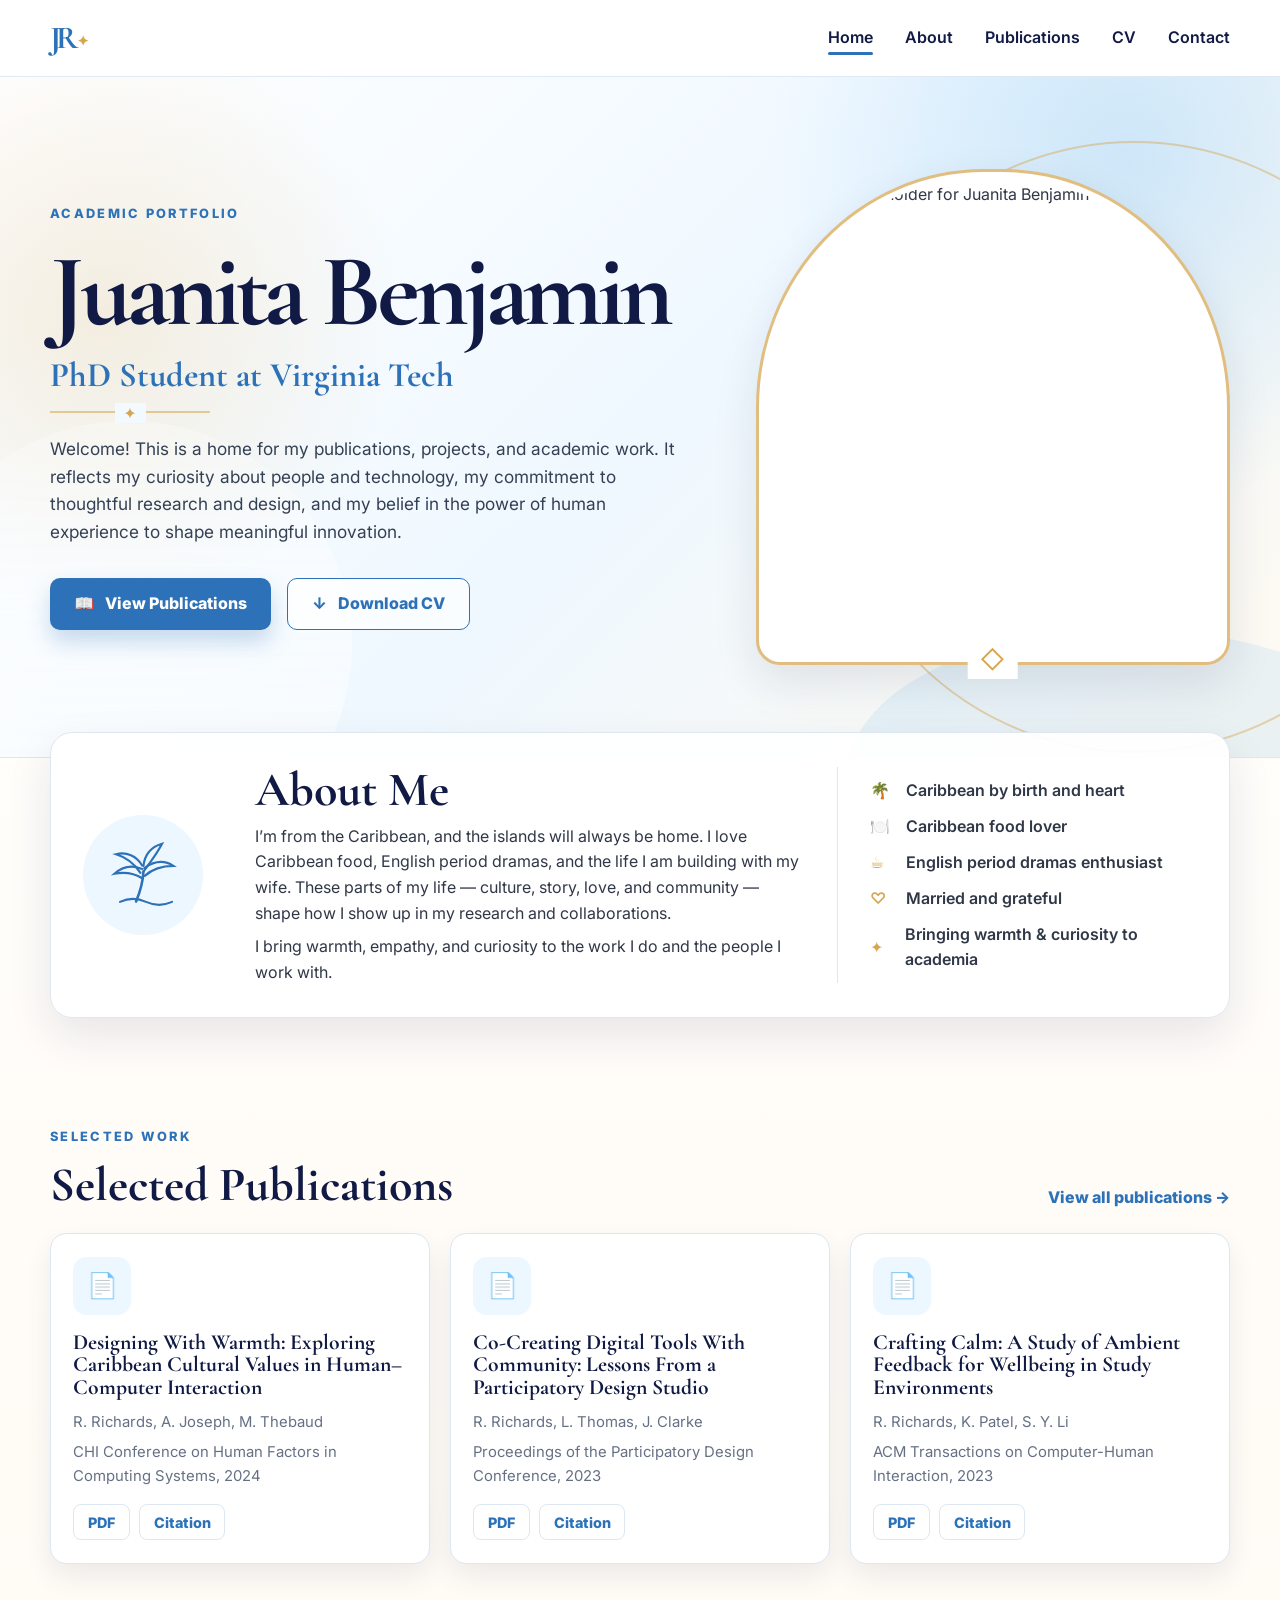
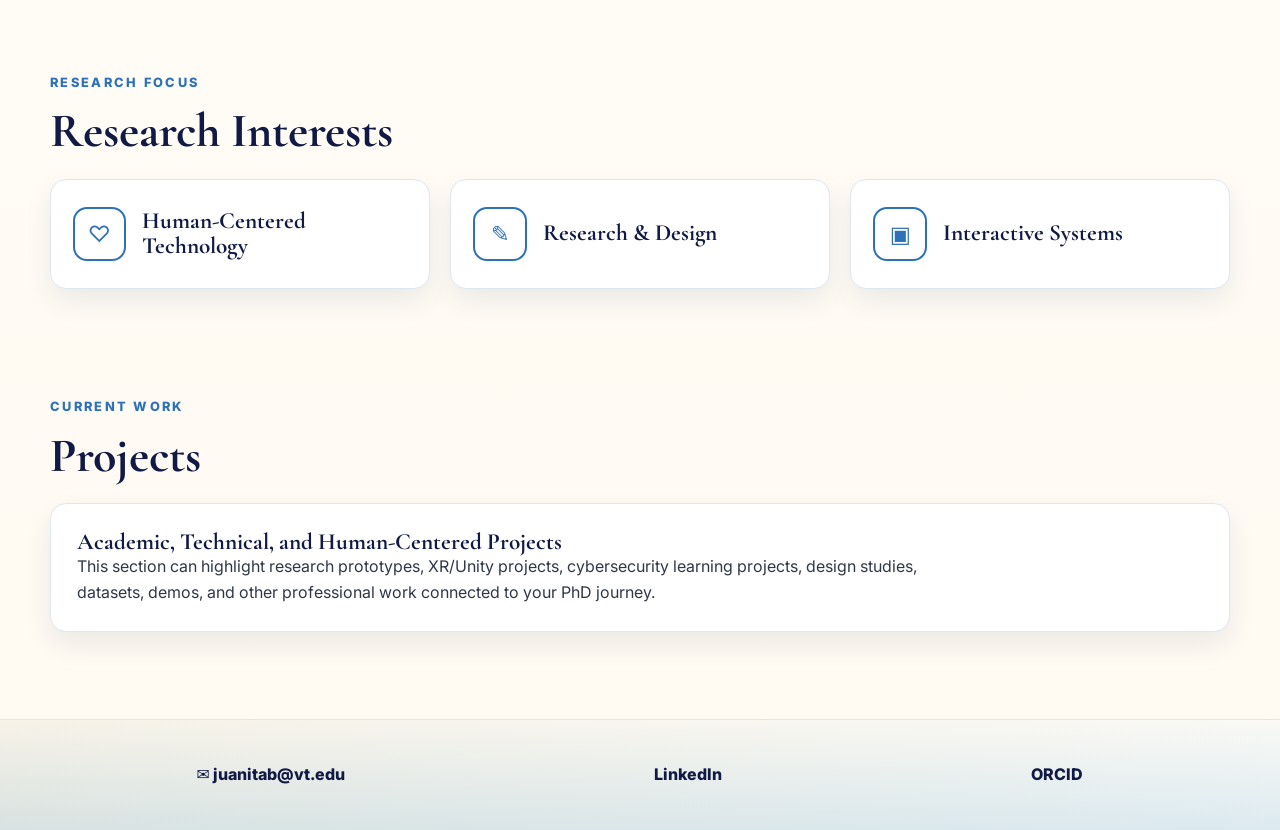
==== Index.html @ 6640ad00 "Fixed html issue" ====
<!DOCTYPE html>
<html lang="en">
<head>
  <meta charset="UTF-8" />
  <meta name="viewport" content="width=device-width, initial-scale=1.0" />
  <title>Juanita Richards | PhD Student at Virginia Tech</title>
  <meta name="description" content="Professional academic website for Juanita Richards, PhD student at Virginia Tech." />

  <link rel="preconnect" href="https://fonts.googleapis.com">
  <link rel="preconnect" href="https://fonts.gstatic.com" crossorigin>
  <link href="https://fonts.googleapis.com/css2?family=Cormorant+Garamond:wght@500;600;700&family=Inter:wght@400;500;600;700&display=swap" rel="stylesheet">

  <link rel="stylesheet" href="Design/style.css" />
</head>

<body>
  <header class="site-header">
    <nav class="navbar">
      <a href="Index.html" class="logo" aria-label="Juanita Benjamin home">
        <span class="logo-mark">JR</span>
        <span class="logo-star">✦</span>
      </a>

      <button class="menu-toggle" aria-label="Open navigation menu" aria-expanded="false">☰</button>

      <ul class="nav-links">
        <li><a class="active" href="#home">Home</a></li>
        <li><a href="#about">About</a></li>
        <!--li><a href="#research">Research</a></li-->
        <li><a href="#publications">Publications</a></li>
        <!--li><a href="#projects">Projects</a></li-->
        <li><a href="Files/Juanita_Benjamin_CV.pdf">CV</a></li>
        <li><a href="#contact">Contact</a></li>
      </ul>
    </nav>
  </header>

  <main>
    <section id="home" class="hero">
      <div class="hero-decoration hero-decoration-left"></div>
      <div class="hero-decoration hero-decoration-right"></div>

      <div class="hero-inner">
        <div class="hero-content">
          <p class="eyebrow">Academic Portfolio</p>
          <h1>Juanita Benjamin</h1>
          <p class="subtitle">PhD Student at Virginia Tech</p>
          <div class="tiny-divider">✦</div>

          <p class="intro">
            Welcome! This is a home for my publications, projects, and academic work.
            It reflects my curiosity about people and technology, my commitment to
            thoughtful research and design, and my belief in the power of human
            experience to shape meaningful innovation.
          </p>

          <div class="button-row">
            <a href="#publications" class="btn btn-primary"><span>📖</span> View Publications</a>
            <a href="Files/Juanita_Benjamin_CV.pdf" class="btn btn-secondary"><span>↓</span> Download CV</a>
          </div>
        </div>

        <div class="portrait-card">
          <img src="Files/Images/Juanita's Headshot.jpg" alt="Portrait placeholder for Juanita Benjamin" />
        </div>
      </div>
    </section>

    <section id="about" class="section about-section">
      <div class="about-card">
        <div class="about-icon">
          <img src="Files/Images/palm-icon.svg" alt="" aria-hidden="true" />
        </div>

        <div class="about-text">
          <h2>About Me</h2>
          <p>
            I’m from the Caribbean, and the islands will always be home. I love
            Caribbean food, English period dramas, and the life I am building with
            my wife. These parts of my life — culture, story, love, and community —
            shape how I show up in my research and collaborations.
          </p>
          <p>
            I bring warmth, empathy, and curiosity to the work I do and the people
            I work with.
          </p>
        </div>

        <ul class="about-list">
          <li><span>🌴</span> Caribbean by birth and heart</li>
          <li><span>🍽️</span> Caribbean food lover</li>
          <li><span>☕</span> English period dramas enthusiast</li>
          <li><span>♡</span> Married and grateful</li>
          <li><span>✦</span> Bringing warmth & curiosity to academia</li>
        </ul>
      </div>
    </section>

    <section id="publications" class="section">
      <div class="section-heading">
        <div>
          <p class="eyebrow">Selected Work</p>
          <h2>Selected Publications</h2>
        </div>
        <a href="#" class="section-link">View all publications →</a>
      </div>

      <div class="publication-grid">
        <article class="publication-card">
          <div class="paper-icon">📄</div>
          <h3>Designing With Warmth: Exploring Caribbean Cultural Values in Human–Computer Interaction</h3>
          <p class="authors">R. Richards, A. Joseph, M. Thebaud</p>
          <p class="venue">CHI Conference on Human Factors in Computing Systems, 2024</p>
          <div class="paper-actions">
            <a href="#">PDF</a>
            <a href="#">Citation</a>
          </div>
        </article>

        <article class="publication-card">
          <div class="paper-icon">📄</div>
          <h3>Co-Creating Digital Tools With Community: Lessons From a Participatory Design Studio</h3>
          <p class="authors">R. Richards, L. Thomas, J. Clarke</p>
          <p class="venue">Proceedings of the Participatory Design Conference, 2023</p>
          <div class="paper-actions">
            <a href="#">PDF</a>
            <a href="#">Citation</a>
          </div>
        </article>

        <article class="publication-card">
          <div class="paper-icon">📄</div>
          <h3>Crafting Calm: A Study of Ambient Feedback for Wellbeing in Study Environments</h3>
          <p class="authors">R. Richards, K. Patel, S. Y. Li</p>
          <p class="venue">ACM Transactions on Computer-Human Interaction, 2023</p>
          <div class="paper-actions">
            <a href="#">PDF</a>
            <a href="#">Citation</a>
          </div>
        </article>
      </div>
    </section>

    <section id="research" class="section">
      <div class="section-heading">
        <div>
          <p class="eyebrow">Research Focus</p>
          <h2>Research Interests</h2>
        </div>
      </div>

      <div class="interest-grid">
        <article class="interest-card"><span>♡</span><h3>Human-Centered Technology</h3></article>
        <article class="interest-card"><span>✎</span><h3>Research & Design</h3></article>
        <article class="interest-card"><span>▣</span><h3>Interactive Systems</h3></article>
      </div>
    </section>

    <section id="projects" class="section projects-section">
      <div class="section-heading">
        <div>
          <p class="eyebrow">Current Work</p>
          <h2>Projects</h2>
        </div>
      </div>

      <div class="project-card">
        <h3>Academic, Technical, and Human-Centered Projects</h3>
        <p>
          This section can highlight research prototypes, XR/Unity projects,
          cybersecurity learning projects, design studies, datasets, demos, and
          other professional work connected to your PhD journey.
        </p>
      </div>
    </section>
  </main>

  <footer id="contact" class="site-footer">
    <div class="footer-inner">
      <a href="mailto:juanitab@vt.edu">✉ juanitab@vt.edu</a>
      <a href="https://www.linkedin.com/in/juanita-richards-benjamin/">LinkedIn</a>
      <!--a href="#">GitHub</a-->
      <a href="https://orcid.org/0000-0003-1308-6678">ORCID</a>
    </div>
  </footer>

  <script src="js/main.js"></script>
</body>
</html>
---- Design/style.css ----
:root {
  --sky-blue: #6bb6ee;
  --sky-blue-dark: #2d72b8;
  --navy: #111a44;
  --text: #303747;
  --muted: #667085;
  --cream: #fffaf1;
  --soft-blue: #edf7ff;
  --gold: #d6a64f;
  --card: #ffffff;
  --border: #dce7f2;
  --shadow: 0 18px 45px rgba(17, 26, 68, 0.10);
  --radius: 22px;
}

* { box-sizing: border-box; }
html { scroll-behavior: smooth; }

body {
  margin: 0;
  color: var(--text);
  background: linear-gradient(180deg, #ffffff 0%, #fffaf1 100%);
  font-family: "Inter", system-ui, -apple-system, BlinkMacSystemFont, "Segoe UI", sans-serif;
  line-height: 1.6;
}

img { max-width: 100%; display: block; }
a { color: inherit; text-decoration: none; }

h1, h2, h3 {
  font-family: "Cormorant Garamond", Georgia, serif;
  color: var(--navy);
  line-height: 1.05;
  margin: 0;
}

h1 {
  font-size: clamp(3.5rem, 8vw, 6.8rem);
  letter-spacing: -0.05em;
}

h2 { font-size: clamp(2rem, 4vw, 3rem); }
h3 { font-size: 1.45rem; }
p { margin-top: 0; }

.site-header {
  position: sticky;
  top: 0;
  z-index: 20;
  background: rgba(255, 255, 255, 0.86);
  border-bottom: 1px solid rgba(220, 231, 242, 0.9);
  backdrop-filter: blur(14px);
}

.navbar {
  width: min(1180px, calc(100% - 2rem));
  margin: 0 auto;
  min-height: 76px;
  display: flex;
  align-items: center;
  justify-content: space-between;
}

.logo {
  display: inline-flex;
  align-items: center;
  gap: 0.25rem;
  font-family: "Cormorant Garamond", Georgia, serif;
  font-weight: 700;
  color: var(--sky-blue-dark);
}

.logo-mark {
  font-size: 2rem;
  letter-spacing: -0.15em;
}

.logo-star {
  color: var(--gold);
  font-size: 0.9rem;
  transform: translateY(0.25rem);
}

.nav-links {
  display: flex;
  list-style: none;
  align-items: center;
  gap: 2rem;
  margin: 0;
  padding: 0;
  font-weight: 600;
  color: var(--navy);
}

.nav-links a {
  position: relative;
  padding: 0.5rem 0;
}

.nav-links a::after {
  content: "";
  position: absolute;
  left: 0;
  bottom: 0;
  width: 0;
  height: 3px;
  border-radius: 999px;
  background: var(--sky-blue-dark);
  transition: width 0.25s ease;
}

.nav-links a:hover::after,
.nav-links a.active::after { width: 100%; }

.menu-toggle {
  display: none;
  border: 1px solid var(--border);
  background: #fff;
  color: var(--navy);
  border-radius: 12px;
  font-size: 1.35rem;
  padding: 0.35rem 0.7rem;
  cursor: pointer;
}

/* Hero */
.hero {
  position: relative;
  overflow: hidden;
  min-height: 680px;
  background:
    radial-gradient(circle at 8% 35%, rgba(214, 166, 79, 0.18), transparent 24%),
    radial-gradient(circle at 88% 12%, rgba(107, 182, 238, 0.27), transparent 28%),
    linear-gradient(135deg, #ffffff 0%, #eff8ff 52%, #fffaf1 100%);
  border-bottom: 1px solid var(--border);
}

.hero::after {
  content: "";
  position: absolute;
  right: -10rem;
  top: 4rem;
  width: 38rem;
  height: 38rem;
  border: 2px solid rgba(214, 166, 79, 0.65);
  border-radius: 50%;
  opacity: 0.7;
}

.hero-decoration {
  position: absolute;
  pointer-events: none;
  opacity: 0.75;
}

.hero-decoration-left {
  left: -6rem;
  bottom: -7rem;
  width: 28rem;
  height: 28rem;
  border-radius: 50%;
  background:
    linear-gradient(rgba(255,255,255,0.35), rgba(255,255,255,0.8)),
    url("../images/island-building.svg") center/cover no-repeat;
}

.hero-decoration-right {
  right: -8rem;
  bottom: -10rem;
  width: 35rem;
  height: 18rem;
  background: rgba(107, 182, 238, 0.18);
  border-radius: 50% 50% 0 0;
}

.hero-inner {
  position: relative;
  z-index: 2;
  width: min(1180px, calc(100% - 2rem));
  margin: 0 auto;
  min-height: 680px;
  display: grid;
  grid-template-columns: 1.15fr 0.85fr;
  align-items: center;
  gap: 4rem;
  padding: 4rem 0;
}

.eyebrow {
  margin-bottom: 0.8rem;
  color: var(--sky-blue-dark);
  font-size: 0.8rem;
  font-weight: 800;
  text-transform: uppercase;
  letter-spacing: 0.18em;
}

.subtitle {
  color: var(--sky-blue-dark);
  font-family: "Cormorant Garamond", Georgia, serif;
  font-size: clamp(1.5rem, 3vw, 2.15rem);
  font-weight: 700;
  margin: 0.15rem 0 0;
}

.tiny-divider {
  width: 10rem;
  margin: 0.5rem 0 1.4rem;
  text-align: center;
  color: var(--gold);
  border-top: 2px solid rgba(214, 166, 79, 0.55);
  line-height: 0;
}

.tiny-divider::first-letter {
  background: #f2f9ff;
  padding: 0 0.55rem;
}

.intro {
  max-width: 650px;
  font-size: 1.08rem;
  color: #344054;
}

.button-row {
  display: flex;
  flex-wrap: wrap;
  gap: 1rem;
  margin-top: 2rem;
}

.btn {
  display: inline-flex;
  align-items: center;
  justify-content: center;
  gap: 0.7rem;
  min-height: 52px;
  padding: 0 1.5rem;
  border-radius: 10px;
  font-weight: 800;
  transition: transform 0.2s ease, box-shadow 0.2s ease;
}

.btn:hover { transform: translateY(-2px); }

.btn-primary {
  color: #fff;
  background: var(--sky-blue-dark);
  box-shadow: 0 12px 22px rgba(45, 114, 184, 0.25);
}

.btn-secondary {
  color: var(--sky-blue-dark);
  background: rgba(255, 255, 255, 0.7);
  border: 1px solid var(--sky-blue-dark);
}

.portrait-card {
  position: relative;
  border: 3px solid rgba(214, 166, 79, 0.72);
  background: #ffffff;
  border-radius: 48% 48% 24px 24px;
  padding: 0.65rem;
  box-shadow: var(--shadow);
}

.portrait-card::after {
  content: "◇";
  position: absolute;
  left: 50%;
  bottom: -1.05rem;
  transform: translateX(-50%);
  color: var(--gold);
  background: #fff;
  padding: 0 0.8rem;
  font-size: 1.5rem;
}

.portrait-card img {
  width: 100%;
  aspect-ratio: 4 / 4.2;
  object-fit: cover;
  border-radius: 45% 45% 18px 18px;
}

/* Sections */
.section {
  width: min(1180px, calc(100% - 2rem));
  margin: 0 auto;
  padding: 3.4rem 0;
}

.about-section {
  margin-top: -5rem;
  position: relative;
  z-index: 5;
}

.about-card {
  display: grid;
  grid-template-columns: 140px 1fr 360px;
  gap: 2rem;
  align-items: center;
  padding: 2rem;
  background: rgba(255, 255, 255, 0.94);
  border: 1px solid var(--border);
  border-radius: var(--radius);
  box-shadow: var(--shadow);
}

.about-icon {
  width: 120px;
  height: 120px;
  display: grid;
  place-items: center;
  border-radius: 50%;
  background: var(--soft-blue);
}

.about-icon img { width: 78px; }
.about-text p { margin: 0.5rem 0 0; }

.about-list {
  margin: 0;
  padding: 0 0 0 2rem;
  list-style: none;
  border-left: 1px solid var(--border);
}

.about-list li {
  display: flex;
  gap: 0.75rem;
  align-items: center;
  margin: 0.65rem 0;
  font-weight: 600;
}

.about-list span {
  width: 1.5rem;
  color: var(--gold);
}

.section-heading {
  display: flex;
  align-items: end;
  justify-content: space-between;
  gap: 2rem;
  margin-bottom: 1.4rem;
}

.section-link {
  color: var(--sky-blue-dark);
  font-weight: 800;
}

.publication-grid {
  display: grid;
  grid-template-columns: repeat(3, 1fr);
  gap: 1.25rem;
}

.publication-card,
.interest-card,
.project-card {
  background: var(--card);
  border: 1px solid var(--border);
  border-radius: 16px;
  box-shadow: 0 12px 28px rgba(17, 26, 68, 0.08);
}

.publication-card { padding: 1.4rem; }

.paper-icon {
  width: 58px;
  height: 58px;
  display: grid;
  place-items: center;
  margin-bottom: 1rem;
  border-radius: 14px;
  background: var(--soft-blue);
  color: var(--sky-blue-dark);
  font-size: 1.55rem;
}

.publication-card h3 {
  margin-bottom: 0.75rem;
  font-size: 1.35rem;
}

.authors,
.venue {
  font-size: 0.93rem;
  color: var(--muted);
  margin-bottom: 0.4rem;
}

.paper-actions {
  display: flex;
  gap: 0.6rem;
  margin-top: 1rem;
}

.paper-actions a {
  display: inline-flex;
  align-items: center;
  min-height: 36px;
  padding: 0 0.85rem;
  border: 1px solid var(--border);
  border-radius: 8px;
  color: var(--sky-blue-dark);
  font-weight: 800;
  font-size: 0.9rem;
}

.interest-grid {
  display: grid;
  grid-template-columns: repeat(3, 1fr);
  gap: 1.25rem;
}

.interest-card {
  min-height: 110px;
  padding: 1.4rem;
  display: flex;
  align-items: center;
  gap: 1rem;
}

.interest-card span {
  width: 54px;
  height: 54px;
  display: grid;
  place-items: center;
  border: 2px solid var(--sky-blue-dark);
  border-radius: 14px;
  color: var(--sky-blue-dark);
  font-size: 1.4rem;
}

.project-card { padding: 1.6rem; }
.project-card p { max-width: 860px; margin-bottom: 0; }

.site-footer {
  margin-top: 2rem;
  background:
    linear-gradient(180deg, rgba(237, 247, 255, 0.3), rgba(107, 182, 238, 0.24)),
    linear-gradient(90deg, rgba(214, 166, 79, 0.12), transparent);
  border-top: 1px solid var(--border);
}

.footer-inner {
  width: min(1180px, calc(100% - 2rem));
  min-height: 110px;
  margin: 0 auto;
  display: flex;
  align-items: center;
  justify-content: space-around;
  gap: 1rem;
  flex-wrap: wrap;
  font-weight: 800;
  color: var(--navy);
}

.footer-inner a:hover { color: var(--sky-blue-dark); }

@media (max-width: 940px) {
  .menu-toggle { display: inline-flex; }

  .nav-links {
    position: absolute;
    top: 76px;
    right: 1rem;
    left: 1rem;
    display: none;
    flex-direction: column;
    align-items: flex-start;
    gap: 0.7rem;
    padding: 1.2rem;
    background: #ffffff;
    border: 1px solid var(--border);
    border-radius: 18px;
    box-shadow: var(--shadow);
  }

  .nav-links.open { display: flex; }

  .hero-inner {
    grid-template-columns: 1fr;
    gap: 2.4rem;
    text-align: center;
  }

  .intro, .tiny-divider {
    margin-left: auto;
    margin-right: auto;
  }

  .button-row { justify-content: center; }

  .portrait-card {
    max-width: 420px;
    margin: 0 auto;
  }

  .about-card {
    grid-template-columns: 1fr;
    text-align: center;
  }

  .about-icon { margin: 0 auto; }

  .about-list {
    border-left: 0;
    border-top: 1px solid var(--border);
    padding: 1.4rem 0 0;
    text-align: left;
  }

  .publication-grid,
  .interest-grid { grid-template-columns: 1fr; }

  .section-heading {
    align-items: flex-start;
    flex-direction: column;
  }
}

@media (max-width: 560px) {
  .section, .navbar, .hero-inner, .footer-inner {
    width: min(100% - 1.2rem, 1180px);
  }

  h1 { font-size: 3.4rem; }
  .hero { min-height: auto; }
  .hero-inner { min-height: auto; padding: 3rem 0 7rem; }
  .about-section { margin-top: -4rem; }
  .about-card { padding: 1.2rem; }
  .btn { width: 100%; }
}
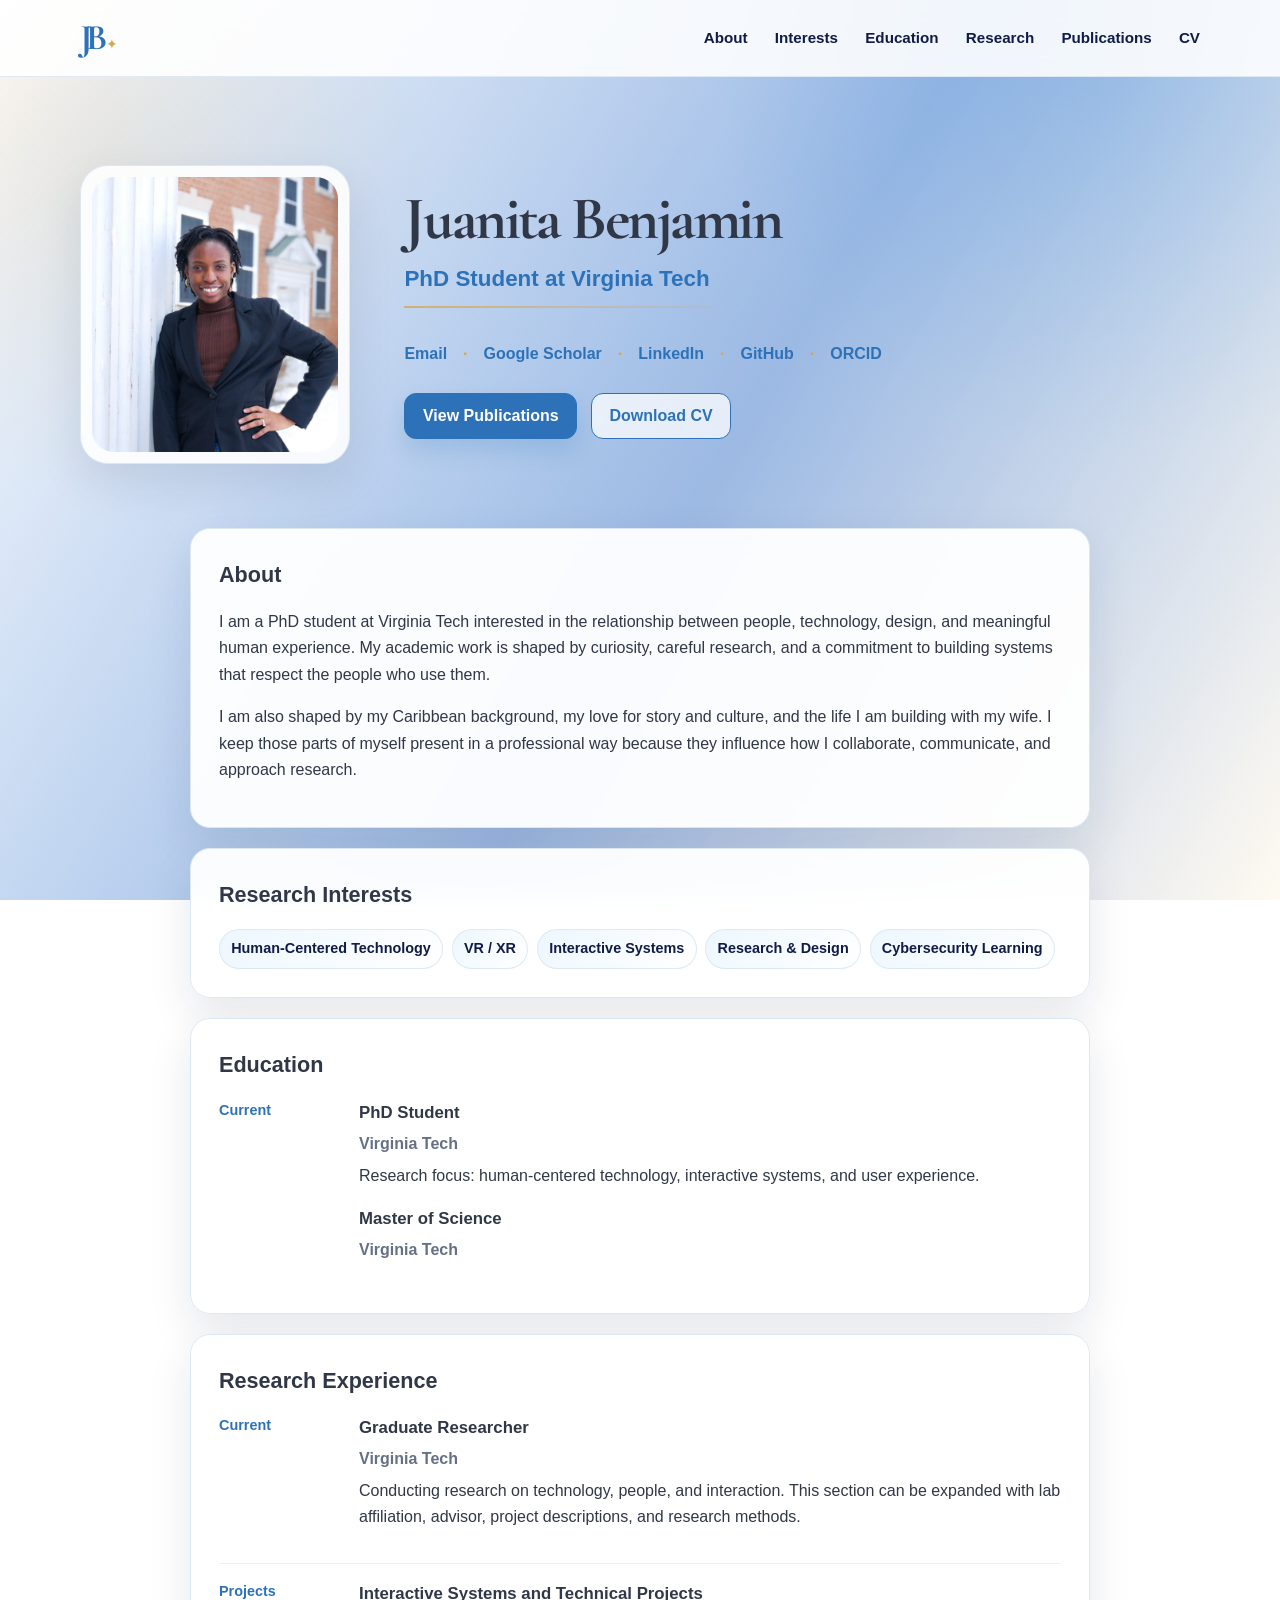
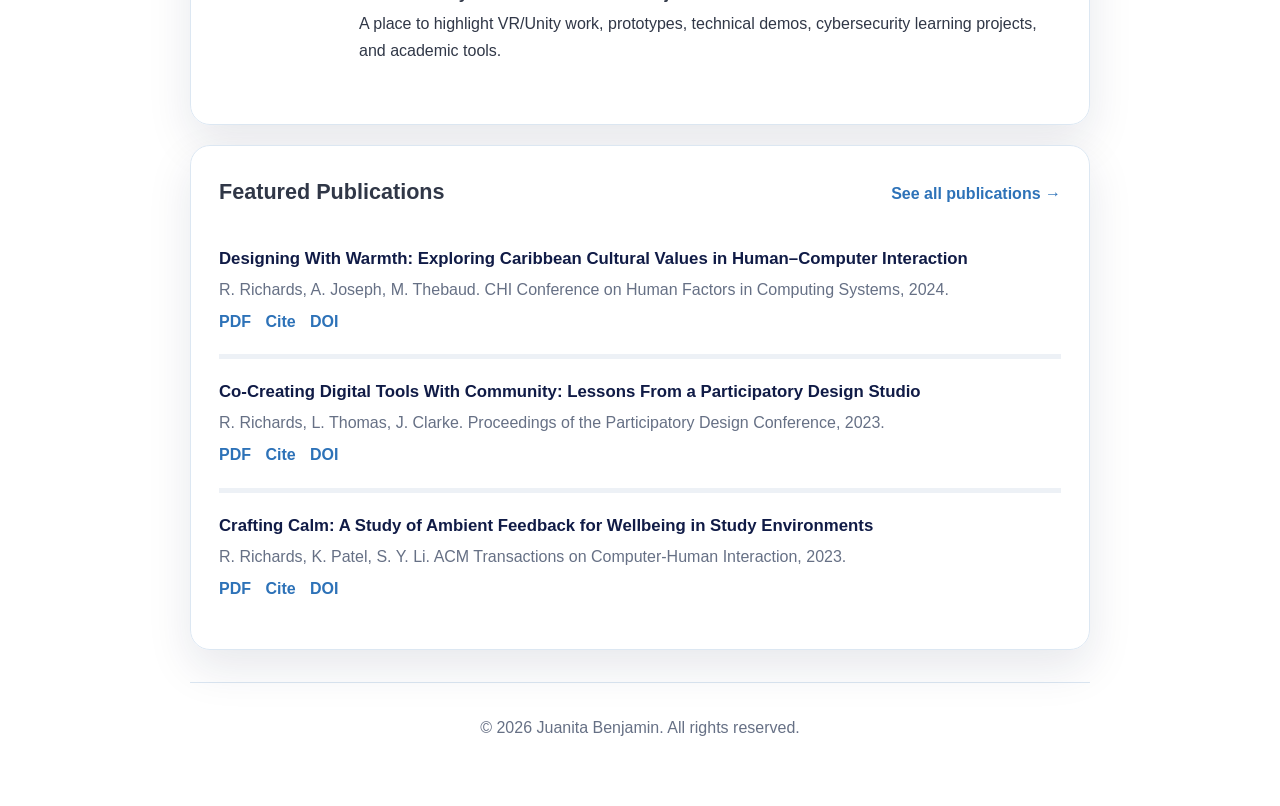
==== commit c9e75ff9: "Modified this!! alot better layout" ====
--- a/Index.html
+++ b/Index.html
@@ -3,185 +3,205 @@
 <head>
   <meta charset="UTF-8" />
   <meta name="viewport" content="width=device-width, initial-scale=1.0" />
-  <title>Juanita Richards | PhD Student at Virginia Tech</title>
-  <meta name="description" content="Professional academic website for Juanita Richards, PhD student at Virginia Tech." />
+
+  <title>Juanita Benjamin| PhD Student at Virginia Tech</title>
+  <link rel="icon" type="image/png" href="Files/Images/Icon/jb-favicon.ico"/>
+  <meta name="description" content="Academic website for Juanita Benjamin, PhD student at Virginia Tech." />
 
   <link rel="preconnect" href="https://fonts.googleapis.com">
   <link rel="preconnect" href="https://fonts.gstatic.com" crossorigin>
-  <link href="https://fonts.googleapis.com/css2?family=Cormorant+Garamond:wght@500;600;700&family=Inter:wght@400;500;600;700&display=swap" rel="stylesheet">
-
-  <link rel="stylesheet" href="Design/style.css" />
+  <link href="https://fonts.googleapis.com/css2?family=Cormorant+Garamond:wght@600;700&family=Inter:wght@400;500;600;700;800&display=swap" rel="stylesheet">
+
+  <link rel="stylesheet" href="css/style.css" />
 </head>
 
 <body>
   <header class="site-header">
     <nav class="navbar">
-      <a href="Index.html" class="logo" aria-label="Juanita Benjamin home">
-        <span class="logo-mark">JR</span>
-        <span class="logo-star">✦</span>
+      <a class="brand" href="#home" aria-label="Juanita Benjamin home">
+        <span class="brand-mark">JB</span>
+        <span class="brand-star">✦</span>
       </a>
 
-      <button class="menu-toggle" aria-label="Open navigation menu" aria-expanded="false">☰</button>
+      <button class="menu-toggle" aria-label="Open navigation menu" aria-expanded="false">
+        ☰
+      </button>
 
       <ul class="nav-links">
-        <li><a class="active" href="#home">Home</a></li>
         <li><a href="#about">About</a></li>
-        <!--li><a href="#research">Research</a></li-->
+        <li><a href="#interests">Interests</a></li>
+        <li><a href="#education">Education</a></li>
+        <li><a href="#experience">Research</a></li>
         <li><a href="#publications">Publications</a></li>
-        <!--li><a href="#projects">Projects</a></li-->
         <li><a href="Files/Juanita_Benjamin_CV.pdf">CV</a></li>
-        <li><a href="#contact">Contact</a></li>
       </ul>
     </nav>
   </header>
 
-  <main>
-    <section id="home" class="hero">
-      <div class="hero-decoration hero-decoration-left"></div>
-      <div class="hero-decoration hero-decoration-right"></div>
-
-      <div class="hero-inner">
-        <div class="hero-content">
-          <p class="eyebrow">Academic Portfolio</p>
-          <h1>Juanita Benjamin</h1>
-          <p class="subtitle">PhD Student at Virginia Tech</p>
-          <div class="tiny-divider">✦</div>
-
-          <p class="intro">
-            Welcome! This is a home for my publications, projects, and academic work.
-            It reflects my curiosity about people and technology, my commitment to
-            thoughtful research and design, and my belief in the power of human
-            experience to shape meaningful innovation.
-          </p>
-
-          <div class="button-row">
-            <a href="#publications" class="btn btn-primary"><span>📖</span> View Publications</a>
-            <a href="Files/Juanita_Benjamin_CV.pdf" class="btn btn-secondary"><span>↓</span> Download CV</a>
-          </div>
-        </div>
-
-        <div class="portrait-card">
-          <img src="Files/Images/Juanita's Headshot.jpg" alt="Portrait placeholder for Juanita Benjamin" />
+  <main id="home">
+    <section class="profile-hero">
+      <div class="profile-photo">
+        <img src="Files/Images/Juanita 1.jpg" alt="Portrait placeholder for Juanita Benjamin" />
+      </div>
+
+      <div class="profile-intro">
+        <!-- <p class="eyebrow">Academic Portfolio</p> -->
+        <h1>Juanita Benjamin</h1>
+        <p class="role">PhD Student at Virginia Tech</p>
+
+        <!-- <p class="summary">
+          I study people, technology, and human experience. This website brings
+          together my publications, research projects, academic background, and
+          professional work.
+        </p> -->
+
+        <div class="profile-links" aria-label="Professional links">
+          <a href="mailto:juanitab@vt.edu">Email</a>
+          <a href="#">Google Scholar</a>
+          <a href="#">LinkedIn</a>
+          <a href="#">GitHub</a>
+          <a href="#">ORCID</a>
+        </div>
+
+        <div class="button-row">
+          <a class="btn btn-primary" href="#publications">View Publications</a>
+          <a class="btn btn-secondary" href="Files/Juanita_Benjamin_CV.pdf">Download CV</a>
         </div>
       </div>
     </section>
 
-    <section id="about" class="section about-section">
-      <div class="about-card">
-        <div class="about-icon">
-          <img src="Files/Images/palm-icon.svg" alt="" aria-hidden="true" />
-        </div>
-
-        <div class="about-text">
-          <h2>About Me</h2>
-          <p>
-            I’m from the Caribbean, and the islands will always be home. I love
-            Caribbean food, English period dramas, and the life I am building with
-            my wife. These parts of my life — culture, story, love, and community —
-            shape how I show up in my research and collaborations.
-          </p>
-          <p>
-            I bring warmth, empathy, and curiosity to the work I do and the people
-            I work with.
-          </p>
-        </div>
-
-        <ul class="about-list">
-          <li><span>🌴</span> Caribbean by birth and heart</li>
-          <li><span>🍽️</span> Caribbean food lover</li>
-          <li><span>☕</span> English period dramas enthusiast</li>
-          <li><span>♡</span> Married and grateful</li>
-          <li><span>✦</span> Bringing warmth & curiosity to academia</li>
-        </ul>
-      </div>
-    </section>
-
-    <section id="publications" class="section">
-      <div class="section-heading">
-        <div>
-          <p class="eyebrow">Selected Work</p>
-          <h2>Selected Publications</h2>
-        </div>
-        <a href="#" class="section-link">View all publications →</a>
-      </div>
-
-      <div class="publication-grid">
-        <article class="publication-card">
-          <div class="paper-icon">📄</div>
-          <h3>Designing With Warmth: Exploring Caribbean Cultural Values in Human–Computer Interaction</h3>
-          <p class="authors">R. Richards, A. Joseph, M. Thebaud</p>
-          <p class="venue">CHI Conference on Human Factors in Computing Systems, 2024</p>
-          <div class="paper-actions">
+    <div class="content-shell">
+      <section id="about" class="section-card">
+        <h2>About</h2>
+        <p>
+          I am a PhD student at Virginia Tech interested in the relationship
+          between people, technology, design, and meaningful human experience.
+          My academic work is shaped by curiosity, careful research, and a
+          commitment to building systems that respect the people who use them.
+        </p>
+        <p>
+          I am also shaped by my Caribbean background, my love for story and
+          culture, and the life I am building with my wife. I keep those parts
+          of myself present in a professional way because they influence how I
+          collaborate, communicate, and approach research.
+        </p>
+      </section>
+
+      <section id="interests" class="section-card">
+        <h2>Research Interests</h2>
+        <div class="tag-list">
+          <span>Human-Centered Technology</span>
+          <span>VR / XR</span>
+          <span>Interactive Systems</span>
+          <span>Research & Design</span>
+          <span>Cybersecurity Learning</span>
+        </div>
+      </section>
+
+      <section id="education" class="section-card">
+        <h2>Education</h2>
+
+        <div class="timeline-item">
+          <div class="timeline-date">Current</div>
+          <div>
+            <h3>PhD Student</h3>
+            <p class="institution">Virginia Tech</p>
+            <p>
+              Research focus: human-centered technology, interactive systems,
+              and user experience.
+            </p>
+
+            <h3>Master of Science</h3>
+            <p class="institution">Virginia Tech</p>
+          </div>
+          
+        </div>
+      </section>
+
+      <section id="experience" class="section-card">
+        <h2>Research Experience</h2>
+
+        <div class="timeline-item">
+          <div class="timeline-date">Current</div>
+          <div>
+            <h3>Graduate Researcher</h3>
+            <p class="institution">Virginia Tech</p>
+            <p>
+              Conducting research on technology, people, and interaction.
+              This section can be expanded with lab affiliation, advisor,
+              project descriptions, and research methods.
+            </p>
+          </div>
+        </div>
+
+        <div class="timeline-item">
+          <div class="timeline-date">Projects</div>
+          <div>
+            <h3>Interactive Systems and Technical Projects</h3>
+            <p>
+              A place to highlight VR/Unity work, prototypes, technical demos,
+              cybersecurity learning projects, and academic tools.
+            </p>
+          </div>
+        </div>
+      </section>
+
+      <section id="publications" class="section-card">
+        <div class="section-title-row">
+          <h2>Featured Publications</h2>
+          <a href="#">See all publications →</a>
+        </div>
+
+        <article class="publication-entry">
+          <h3>
+            <a href="#">Designing With Warmth: Exploring Caribbean Cultural Values in Human–Computer Interaction</a>
+          </h3>
+          <p class="pub-meta">
+            R. Richards, A. Joseph, M. Thebaud. CHI Conference on Human Factors
+            in Computing Systems, 2024.
+          </p>
+          <p class="pub-links">
             <a href="#">PDF</a>
-            <a href="#">Citation</a>
-          </div>
+            <a href="#">Cite</a>
+            <a href="#">DOI</a>
+          </p>
         </article>
 
-        <article class="publication-card">
-          <div class="paper-icon">📄</div>
-          <h3>Co-Creating Digital Tools With Community: Lessons From a Participatory Design Studio</h3>
-          <p class="authors">R. Richards, L. Thomas, J. Clarke</p>
-          <p class="venue">Proceedings of the Participatory Design Conference, 2023</p>
-          <div class="paper-actions">
+        <article class="publication-entry">
+          <h3>
+            <a href="#">Co-Creating Digital Tools With Community: Lessons From a Participatory Design Studio</a>
+          </h3>
+          <p class="pub-meta">
+            R. Richards, L. Thomas, J. Clarke. Proceedings of the Participatory
+            Design Conference, 2023.
+          </p>
+          <p class="pub-links">
             <a href="#">PDF</a>
-            <a href="#">Citation</a>
-          </div>
+            <a href="#">Cite</a>
+            <a href="#">DOI</a>
+          </p>
         </article>
 
-        <article class="publication-card">
-          <div class="paper-icon">📄</div>
-          <h3>Crafting Calm: A Study of Ambient Feedback for Wellbeing in Study Environments</h3>
-          <p class="authors">R. Richards, K. Patel, S. Y. Li</p>
-          <p class="venue">ACM Transactions on Computer-Human Interaction, 2023</p>
-          <div class="paper-actions">
+        <article class="publication-entry">
+          <h3>
+            <a href="#">Crafting Calm: A Study of Ambient Feedback for Wellbeing in Study Environments</a>
+          </h3>
+          <p class="pub-meta">
+            R. Richards, K. Patel, S. Y. Li. ACM Transactions on
+            Computer-Human Interaction, 2023.
+          </p>
+          <p class="pub-links">
             <a href="#">PDF</a>
-            <a href="#">Citation</a>
-          </div>
+            <a href="#">Cite</a>
+            <a href="#">DOI</a>
+          </p>
         </article>
-      </div>
-    </section>
-
-    <section id="research" class="section">
-      <div class="section-heading">
-        <div>
-          <p class="eyebrow">Research Focus</p>
-          <h2>Research Interests</h2>
-        </div>
-      </div>
-
-      <div class="interest-grid">
-        <article class="interest-card"><span>♡</span><h3>Human-Centered Technology</h3></article>
-        <article class="interest-card"><span>✎</span><h3>Research & Design</h3></article>
-        <article class="interest-card"><span>▣</span><h3>Interactive Systems</h3></article>
-      </div>
-    </section>
-
-    <section id="projects" class="section projects-section">
-      <div class="section-heading">
-        <div>
-          <p class="eyebrow">Current Work</p>
-          <h2>Projects</h2>
-        </div>
-      </div>
-
-      <div class="project-card">
-        <h3>Academic, Technical, and Human-Centered Projects</h3>
-        <p>
-          This section can highlight research prototypes, XR/Unity projects,
-          cybersecurity learning projects, design studies, datasets, demos, and
-          other professional work connected to your PhD journey.
-        </p>
-      </div>
-    </section>
+      </section>
+    </div>
   </main>
 
-  <footer id="contact" class="site-footer">
-    <div class="footer-inner">
-      <a href="mailto:juanitab@vt.edu">✉ juanitab@vt.edu</a>
-      <a href="https://www.linkedin.com/in/juanita-richards-benjamin/">LinkedIn</a>
-      <!--a href="#">GitHub</a-->
-      <a href="https://orcid.org/0000-0003-1308-6678">ORCID</a>
-    </div>
+  <footer class="site-footer">
+    <p>© 2026 Juanita Benjamin. All rights reserved.</p>
   </footer>
 
   <script src="js/main.js"></script>
--- a/css/style.css
+++ b/css/style.css
@@ -0,0 +1,482 @@
+:root {
+  --blue: #2d72b8;
+  --sky: #edf7ff;
+  --sky-strong: #6bb6ee;
+  --navy: #101b46;
+  --text: #303747;
+  --muted: #667085;
+  --border: #dce7f2;
+  --card: rgba(255, 255, 255, 0.94);
+  --cream: #fffaf1;
+  --gold: #d6a64f;
+  --shadow: 0 18px 45px rgba(17, 26, 68, 0.10);
+  --radius: 20px;
+}
+
+* {
+  box-sizing: border-box;
+}
+
+html {
+  scroll-behavior: smooth;
+}
+
+body {
+  margin: 0;
+  color: var(--text);
+  background:
+    radial-gradient(circle at 8% 18%, rgba(214, 166, 79, 0.15), transparent 24%),
+    radial-gradient(circle at 86% 8%, rgba(107, 182, 238, 0.28), transparent 28%),
+    linear-gradient(135deg, #ffffff 0%, #f2f9ff 46%, var(--cream) 100%); 
+  background-attachment: fixed;
+  /* font-family: "Inter", system-ui, -apple-system, BlinkMacSystemFont, "Segoe UI", sans-serif; */
+  font-family: roboto, sans-serif;
+  line-height: 1.65;
+}
+
+body::before {
+  content: "";
+  position: fixed;
+  inset: 0;
+  pointer-events: none;
+  background:
+    /* linear-gradient(120deg, rgba(255, 255, 255, 0.0) 0%, rgba(255, 255, 255, 0.42) 55%, rgba(255, 250, 241, 0.38) 100%); */
+     linear-gradient(120deg, rgba(255, 255, 255, 0.0) 0%, rgba(35, 98, 192, 0.42) 55%, rgba(255, 250, 241, 0.38) 100%);
+  z-index: -1;
+}
+
+img {
+  max-width: 100%;
+  display: block;
+}
+
+a {
+  color: var(--blue);
+  text-decoration: none;
+}
+
+a:hover {
+  text-decoration: underline;
+}
+
+h1,
+h2,
+h3 {
+  margin: 0;
+  /* color: var(--navy); */
+  color: var(--text);
+}
+
+h1 {
+  font-family: "Cormorant Garamond", Georgia, serif;
+  /* font-family: roboto, sans-serif; */
+  /* font-size: clamp(3rem, 8vw, 5.5rem); */
+  font-size: 3.8rem;
+  line-height: 0.95;
+  letter-spacing: -0.04em;
+}
+
+h2 {
+  font-size: 1.35rem;
+  margin-bottom: 1rem;
+}
+
+h3 {
+  font-size: 1.05rem;
+  margin-bottom: 0.25rem;
+}
+
+p {
+  margin-top: 0;
+}
+
+/* Header */
+.site-header {
+  position: sticky;
+  top: 0;
+  z-index: 50;
+  background: rgba(255, 255, 255, 0.88);
+  border-bottom: 1px solid rgba(220, 231, 242, 0.9);
+  backdrop-filter: blur(14px);
+}
+
+.navbar {
+  width: min(1120px, calc(100% - 2rem));
+  margin: 0 auto;
+  min-height: 76px;
+  display: flex;
+  align-items: center;
+  justify-content: space-between;
+}
+
+.brand {
+  position: relative;
+  display: inline-flex;
+  align-items: center;
+  gap: 0.2rem;
+  color: var(--blue);
+  text-decoration: none;
+}
+
+.brand:hover {
+  text-decoration: none;
+}
+
+.brand-mark {
+  font-family: "Cormorant Garamond", Georgia, serif;
+  font-weight: 700;
+  font-size: 2.25rem;
+  letter-spacing: -0.18em;
+  line-height: 1;
+}
+
+.brand-star {
+  color: var(--gold);
+  font-size: 0.85rem;
+  transform: translate(0.15rem, 0.45rem);
+}
+
+.nav-links {
+  list-style: none;
+  display: flex;
+  align-items: center;
+  gap: 1.7rem;
+  margin: 0;
+  padding: 0;
+  font-size: 0.95rem;
+  font-weight: 700;
+}
+
+.nav-links a {
+  color: var(--navy);
+  position: relative;
+  padding: 0.5rem 0;
+}
+
+.nav-links a::after {
+  content: "";
+  position: absolute;
+  left: 0;
+  bottom: 0;
+  width: 0;
+  height: 3px;
+  border-radius: 999px;
+  background: var(--blue);
+  transition: width 0.25s ease;
+}
+
+.nav-links a:hover {
+  color: var(--blue);
+  text-decoration: none;
+}
+
+.nav-links a:hover::after {
+  width: 100%;
+}
+
+.menu-toggle {
+  display: none;
+  border: 1px solid var(--border);
+  border-radius: 12px;
+  background: #fff;
+  color: var(--navy);
+  font-size: 1.25rem;
+  padding: 0.4rem 0.75rem;
+  cursor: pointer;
+}
+
+/* Hero */
+.profile-hero {
+  position: relative;
+  width: min(1120px, calc(100% - 2rem));
+  margin: 0 auto;
+  padding: 5.5rem 0 4rem;
+  display: grid;
+  grid-template-columns: 270px 1fr;
+  gap: 3.4rem;
+  align-items: center;
+}
+
+/* .profile-hero::after {
+  content: "";
+  position: absolute;
+  right: -12rem;
+  top: 1.5rem;
+  width: 34rem;
+  height: 34rem;
+  border: 1.6px solid rgba(214, 166, 79, 0.42);
+  border-radius: 50%;
+  z-index: -1;
+} */
+
+.profile-photo {
+  padding: 0.7rem;
+  border-radius: 28px;
+  background: rgba(255, 255, 255, 0.88);
+  border: 1px solid var(--border);
+  box-shadow: var(--shadow);
+}
+
+.profile-photo img {
+  width: 100%;
+  aspect-ratio: 1 / 1.12;
+  object-fit: cover;
+  border-radius: 22px;
+  background: var(--sky);
+}
+
+.eyebrow {
+  margin-bottom: 0.7rem;
+  color: var(--blue);
+  font-size: 0.78rem;
+  font-weight: 800;
+  letter-spacing: 0.16em;
+  text-transform: uppercase;
+}
+
+.role {
+  position: relative;
+  display: inline-block;
+  margin: 0.8rem 0 1.45rem;
+  color: var(--blue);
+  font-size: 1.4rem;
+  font-weight: 800;
+}
+
+.role::after {
+  content: "";
+  position: absolute;
+  left: 0;
+  bottom: -0.65rem;
+  width: 100%;
+  height: 2px;
+  background: linear-gradient(90deg, rgba(214, 166, 79, 0.8), rgba(214, 166, 79, 0.12));
+}
+
+.summary {
+  max-width: 720px;
+  font-size: 1.06rem;
+  color: #344054;
+}
+
+.profile-links {
+  display: flex;
+  flex-wrap: wrap;
+  gap: 0.4rem 1rem;
+  margin: 1.25rem 0 1.6rem;
+  font-weight: 700;
+}
+
+.profile-links a:not(:last-child)::after {
+  content: "·";
+  margin-left: 1rem;
+  color: var(--gold);
+}
+
+.button-row {
+  display: flex;
+  flex-wrap: wrap;
+  gap: 0.85rem;
+}
+
+.btn {
+  display: inline-flex;
+  align-items: center;
+  justify-content: center;
+  min-height: 46px;
+  padding: 0 1.1rem;
+  border-radius: 12px;
+  font-weight: 800;
+  border: 1px solid var(--blue);
+}
+
+.btn:hover {
+  text-decoration: none;
+  transform: translateY(-1px);
+}
+
+.btn-primary {
+  color: #fff;
+  background: var(--blue);
+  box-shadow: 0 12px 22px rgba(45, 114, 184, 0.18);
+}
+
+.btn-secondary {
+  color: var(--blue);
+  background: rgba(255, 255, 255, 0.74);
+}
+
+/* Main content */
+.content-shell {
+  width: min(900px, calc(100% - 2rem));
+  margin: 0 auto;
+}
+
+.section-card {
+  background: var(--card);
+  border: 1px solid var(--border);
+  border-radius: var(--radius);
+  box-shadow: var(--shadow);
+  padding: 1.75rem;
+  margin-bottom: 1.25rem;
+  backdrop-filter: blur(10px);
+}
+
+.tag-list {
+  display: flex;
+  flex-wrap: wrap;
+  gap: 0.55rem;
+}
+
+.tag-list span {
+  display: inline-flex;
+  padding: 0.45rem 0.7rem;
+  border-radius: 999px;
+  background: linear-gradient(135deg, var(--sky), #ffffff);
+  border: 1px solid rgba(220, 231, 242, 0.9);
+  color: var(--navy);
+  font-size: 0.9rem;
+  font-weight: 700;
+}
+
+.timeline-item {
+  display: grid;
+  grid-template-columns: 120px 1fr;
+  gap: 1.25rem;
+  padding: 1rem 0;
+  border-top: 1px solid #edf1f6;
+}
+
+.timeline-item:first-of-type {
+  border-top: 0;
+  padding-top: 0;
+}
+
+.timeline-date {
+  color: var(--blue);
+  font-size: 0.9rem;
+  font-weight: 800;
+}
+
+.institution {
+  margin-bottom: 0.35rem;
+  color: var(--muted);
+  font-weight: 700;
+}
+
+.section-title-row {
+  display: flex;
+  align-items: baseline;
+  justify-content: space-between;
+  gap: 1rem;
+}
+
+.section-title-row a {
+  font-weight: 800;
+  white-space: nowrap;
+}
+
+.publication-entry {
+  padding: 1.2rem 0;
+  border-top: 5px solid #edf1f6;
+}
+
+.publication-entry:first-of-type {
+  border-top: 0;
+}
+
+.publication-entry h3 a {
+  color: var(--navy);
+}
+
+.pub-meta {
+  color: var(--muted);
+  margin-bottom: 0.35rem;
+}
+
+.pub-links {
+  margin-bottom: 0;
+  display: flex;
+  gap: 0.9rem;
+  font-weight: 800;
+}
+
+.site-footer {
+  width: min(900px, calc(100% - 2rem));
+  margin: 2rem auto 0;
+  padding: 2rem 0 3rem;
+  color: var(--muted);
+  text-align: center;
+  border-top: 1px solid var(--border);
+}
+
+/* Responsive */
+@media (max-width: 900px) {
+  .menu-toggle {
+    display: inline-flex;
+  }
+
+  .nav-links {
+    position: absolute;
+    top: 76px;
+    left: 1rem;
+    right: 1rem;
+    display: none;
+    flex-direction: column;
+    align-items: flex-start;
+    padding: 1rem;
+    background: #ffffff;
+    border: 1px solid var(--border);
+    border-radius: 16px;
+    box-shadow: var(--shadow);
+  }
+
+  .nav-links.open {
+    display: flex;
+  }
+
+  .profile-hero {
+    grid-template-columns: 1fr;
+    padding-top: 3rem;
+  }
+
+  .profile-photo {
+    width: min(270px, 100%);
+  }
+}
+
+@media (max-width: 560px) {
+  h1 {
+    font-size: 3.2rem;
+  }
+
+  .profile-hero,
+  .content-shell,
+  .navbar,
+  .site-footer {
+    width: min(100% - 1rem, 1120px);
+  }
+
+  .profile-links {
+    display: grid;
+    gap: 0.4rem;
+  }
+
+  .profile-links a::after {
+    display: none;
+  }
+
+  .btn {
+    width: 100%;
+  }
+
+  .timeline-item {
+    grid-template-columns: 1fr;
+    gap: 0.2rem;
+  }
+
+  .section-title-row {
+    flex-direction: column;
+    align-items: flex-start;
+  }
+}
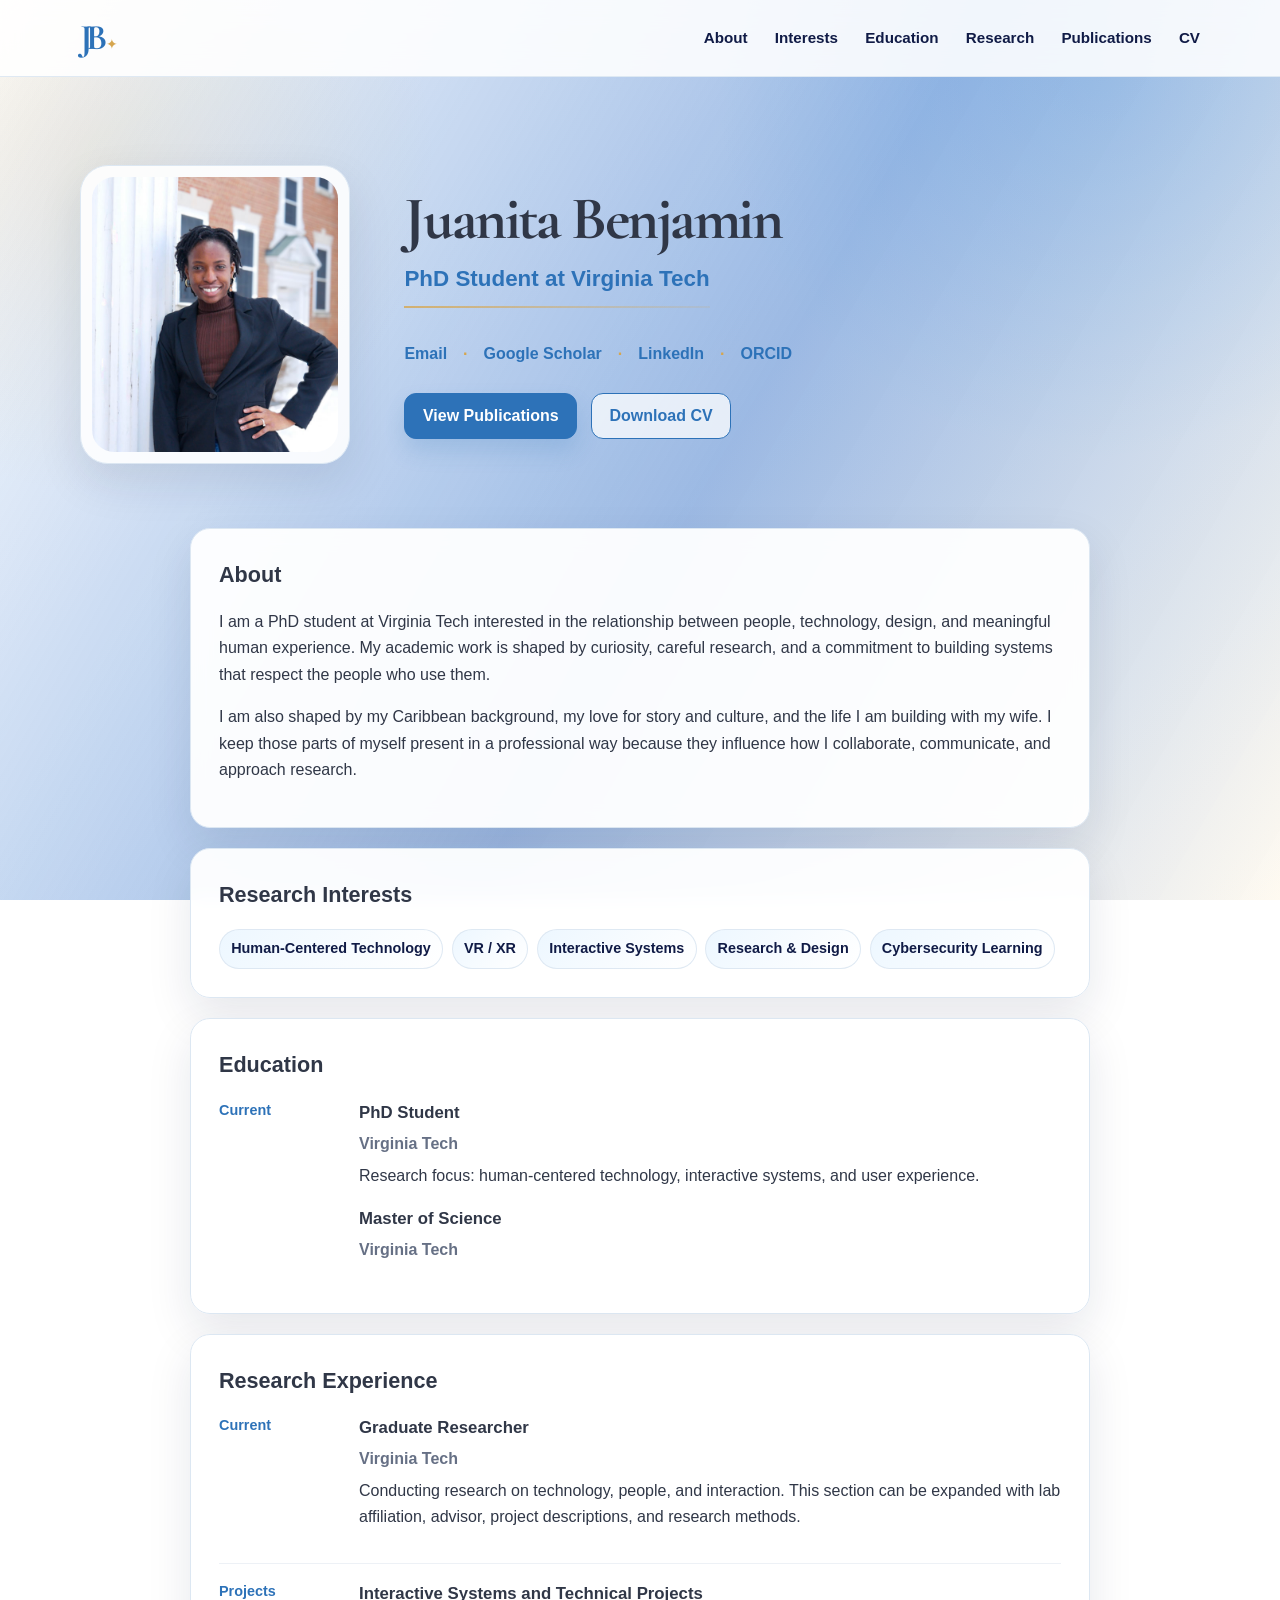
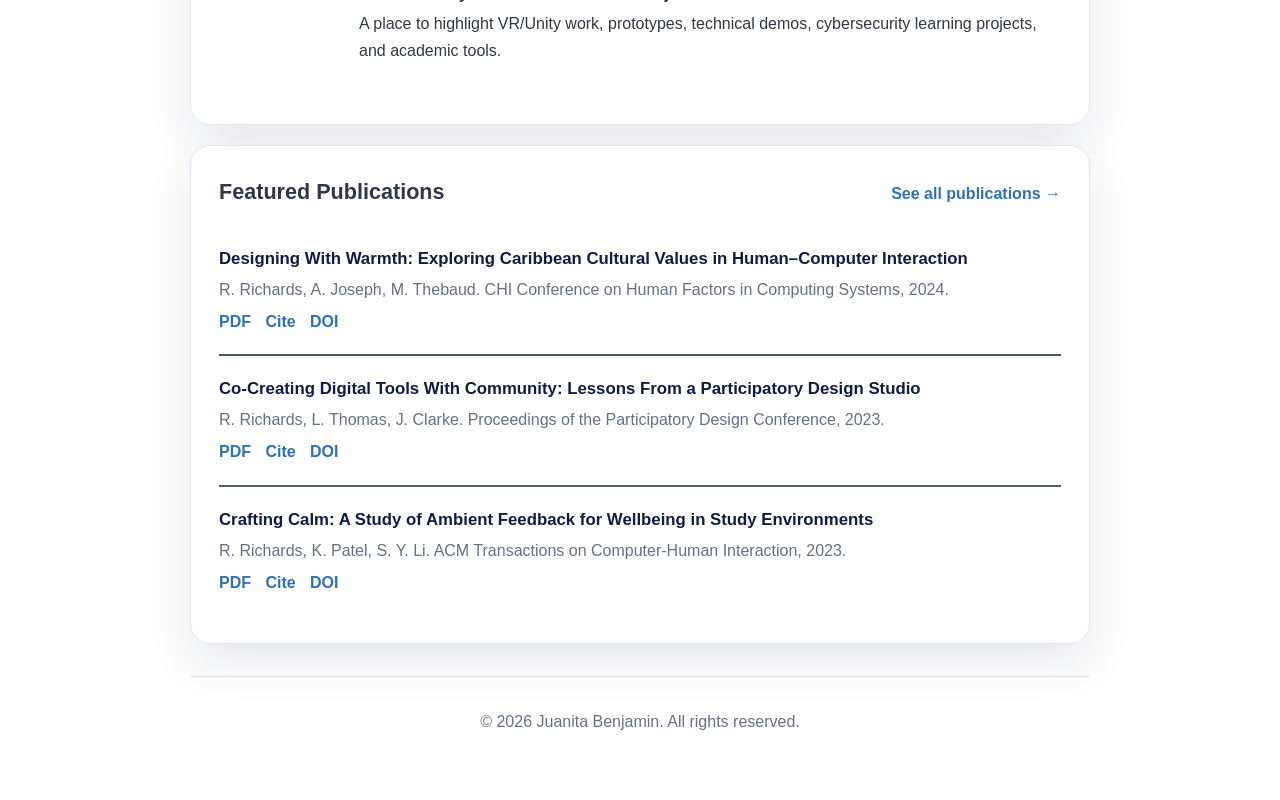
==== commit 34ac7bf6: "Updated links to social media" ====
--- a/Index.html
+++ b/Index.html
@@ -57,10 +57,10 @@
 
         <div class="profile-links" aria-label="Professional links">
           <a href="mailto:juanitab@vt.edu">Email</a>
-          <a href="#">Google Scholar</a>
-          <a href="#">LinkedIn</a>
-          <a href="#">GitHub</a>
-          <a href="#">ORCID</a>
+          <a href="https://scholar.google.com/citations?user=bNdyRPQAAAAJ&hl=en">Google Scholar</a>
+          <a href="https://www.linkedin.com/in/juanita-richards-benjamin/">LinkedIn</a>
+          <!-- <a href="#">GitHub</a> -->
+          <a href="https://orcid.org/0000-0003-1308-6678">ORCID</a>
         </div>
 
         <div class="button-row">
--- a/css/style.css
+++ b/css/style.css
@@ -378,7 +378,7 @@
 
 .publication-entry {
   padding: 1.2rem 0;
-  border-top: 5px solid #edf1f6;
+  border-top: 2px solid #515b68;
 }
 
 .publication-entry:first-of-type {
